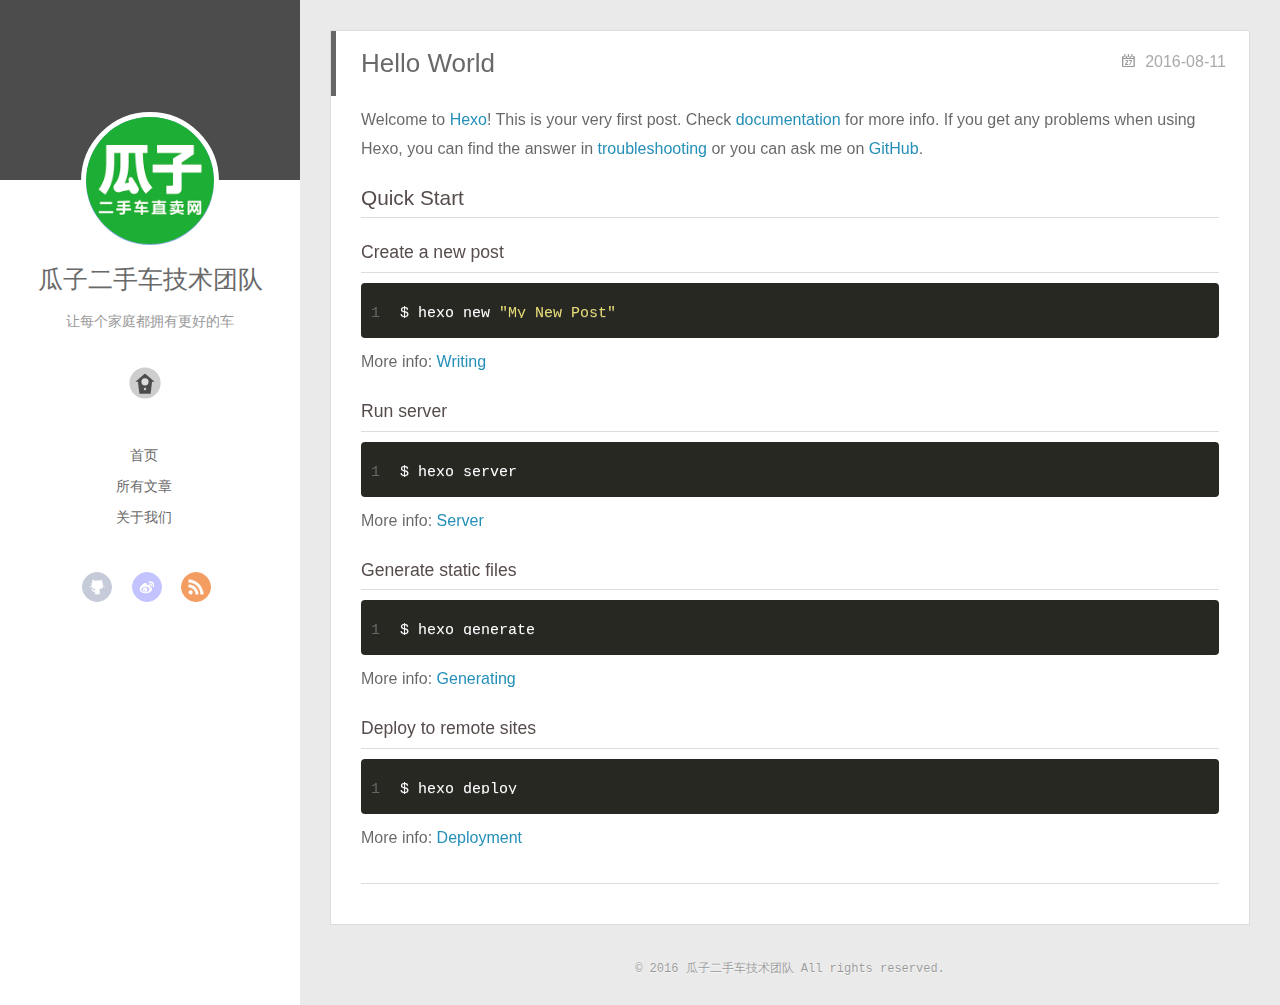
==== index.html @ 64e1411d "Site updated: 2016-08-16 11:59:19" ====
<!DOCTYPE html>
<html>
<head>
  <meta charset="utf-8">
  
  <meta http-equiv="X-UA-Compatible" content="IE=edge" >
  <title>瓜子二手车技术博客</title>
  <meta name="viewport" content="width=device-width, initial-scale=1, maximum-scale=1">
  <meta property="og:type" content="website">
<meta property="og:title" content="瓜子二手车技术博客">
<meta property="og:url" content="http://yoursite.com/index.html">
<meta property="og:site_name" content="瓜子二手车技术博客">
<meta name="twitter:card" content="summary">
<meta name="twitter:title" content="瓜子二手车技术博客">
  
  
    <link rel="icon" href="//favicon.png">
  
  <link rel="stylesheet" href="/css/style.css">
</head>

<body>
  <div id="container">
    <div class="left-col">
    <div class="overlay"></div>
<div class="intrude-less">
	<header id="header" class="inner">
		<a href="/" class="profilepic">
			
			<img src="img/avatar.png" class="js-avatar" style="width: 100%;height: 100%;opacity: 1;">
			
		</a>

		<hgroup>
		  <h1 class="header-author"><a href="/">瓜子二手车技术团队</a></h1>
		</hgroup>

		
		<p class="header-subtitle">让每个家庭都拥有更好的车</p>
		

		
			<div class="switch-btn">
				<div class="icon">
					<div class="icon-ctn">
						<div class="icon-wrap icon-house" data-idx="0">
							<div class="birdhouse"></div>
							<div class="birdhouse_holes"></div>
						</div>
						<div class="icon-wrap icon-ribbon hide" data-idx="1">
							<div class="ribbon"></div>
						</div>
						
						<div class="icon-wrap icon-link hide" data-idx="2">
							<div class="loopback_l"></div>
							<div class="loopback_r"></div>
						</div>
						
						
					</div>
					
				</div>
				<div class="tips-box hide">
					<div class="tips-arrow"></div>
					<ul class="tips-inner">
						<li>Menu</li>
						<li>Tags</li>
						
						<li>Links</li>
						
						
					</ul>
				</div>
			</div>
		

		<div class="switch-area">
			<div class="switch-wrap">
				<section class="switch-part switch-part1">
					<nav class="header-menu">
						<ul>
						
							<li><a href="/">首页</a></li>
				        
							<li><a href="/archives">所有文章</a></li>
				        
							<li><a href="/about">关于我们</a></li>
				        
						</ul>
					</nav>
					<nav class="header-nav">
						<div class="social">
							
								<a class="github" target="_blank" href="https://github.com/GuaziTech" title="github">github</a>
					        
								<a class="weibo" target="_blank" href="http://weibo.com/u/5507899160" title="weibo">weibo</a>
					        
								<a class="rss" target="_blank" href="/atom.xml" title="rss">rss</a>
					        
						</div>
					</nav>
				</section>
				
				
				<section class="switch-part switch-part2">
					<div class="widget tagcloud" id="js-tagcloud">
						
					</div>
				</section>
				
				
				
				<section class="switch-part switch-part3">
					<div id="js-friends">
					
			          <a target="_blank" class="main-nav-link switch-friends-link" href="http://localhost:4000/">奥巴马的博客</a>
			        
			          <a target="_blank" class="main-nav-link switch-friends-link" href="http://localhost:4000/">卡卡的美丽传说</a>
			        
			          <a target="_blank" class="main-nav-link switch-friends-link" href="http://localhost:4000/">本泽马的博客</a>
			        
			          <a target="_blank" class="main-nav-link switch-friends-link" href="http://localhost:4000/">吉格斯的博客</a>
			        
			          <a target="_blank" class="main-nav-link switch-friends-link" href="http://localhost:4000/">习大大大不同</a>
			        
			          <a target="_blank" class="main-nav-link switch-friends-link" href="http://localhost:4000/">托蒂的博客</a>
			        
			        </div>
				</section>
				

				
			</div>
		</div>
	</header>				
</div>

    </div>
    <div class="mid-col">
      <nav id="mobile-nav">
  	<div class="overlay">
  		<div class="slider-trigger"></div>
  		<h1 class="header-author js-mobile-header hide">瓜子二手车技术团队</h1>
  	</div>
	<div class="intrude-less">
		<header id="header" class="inner">
			<div class="profilepic">
				
					<img src="img/avatar.png" class="js-avatar" style="width: 100%;height: 100%;opacity: 1;">
				
			</div>
			<hgroup>
			  <h1 class="header-author">瓜子二手车技术团队</h1>
			</hgroup>
			
			<p class="header-subtitle">让每个家庭都拥有更好的车</p>
			
			<nav class="header-menu">
				<ul>
				
					<li><a href="/">首页</a></li>
		        
					<li><a href="/archives">所有文章</a></li>
		        
					<li><a href="/about">关于我们</a></li>
		        
		        <div class="clearfix"></div>
				</ul>
			</nav>
			<nav class="header-nav">
				<div class="social">
					
						<a class="github" target="_blank" href="https://github.com/GuaziTech" title="github">github</a>
			        
						<a class="weibo" target="_blank" href="http://weibo.com/u/5507899160" title="weibo">weibo</a>
			        
						<a class="rss" target="_blank" href="/atom.xml" title="rss">rss</a>
			        
				</div>
			</nav>
		</header>			
	</div>
</nav>

      <div class="body-wrap">
  
    <article id="post-hello-world" class="article article-type-post" itemscope itemprop="blogPost">
  
    <div class="article-meta">
      <a href="/2016/08/11/hello-world/" class="article-date">
  	<time datetime="2016-08-11T08:09:18.000Z" itemprop="datePublished">2016-08-11</time>
</a>
    </div>
  
  <div class="article-inner">
    
      <input type="hidden" class="isFancy" />
    
    
      <header class="article-header">
        
  
    <h1 itemprop="name">
      <a class="article-title" href="/2016/08/11/hello-world/">Hello World</a>
    </h1>
  

      </header>
      
    
    <div class="article-entry" itemprop="articleBody">
      
        <p>Welcome to <a href="https://hexo.io/" target="_blank" rel="external">Hexo</a>! This is your very first post. Check <a href="https://hexo.io/docs/" target="_blank" rel="external">documentation</a> for more info. If you get any problems when using Hexo, you can find the answer in <a href="https://hexo.io/docs/troubleshooting.html" target="_blank" rel="external">troubleshooting</a> or you can ask me on <a href="https://github.com/hexojs/hexo/issues" target="_blank" rel="external">GitHub</a>.</p>
<h2 id="Quick-Start"><a href="#Quick-Start" class="headerlink" title="Quick Start"></a>Quick Start</h2><h3 id="Create-a-new-post"><a href="#Create-a-new-post" class="headerlink" title="Create a new post"></a>Create a new post</h3><figure class="highlight bash"><table><tr><td class="gutter"><pre><div class="line">1</div></pre></td><td class="code"><pre><div class="line">$ hexo new <span class="string">"My New Post"</span></div></pre></td></tr></table></figure>
<p>More info: <a href="https://hexo.io/docs/writing.html" target="_blank" rel="external">Writing</a></p>
<h3 id="Run-server"><a href="#Run-server" class="headerlink" title="Run server"></a>Run server</h3><figure class="highlight bash"><table><tr><td class="gutter"><pre><div class="line">1</div></pre></td><td class="code"><pre><div class="line">$ hexo server</div></pre></td></tr></table></figure>
<p>More info: <a href="https://hexo.io/docs/server.html" target="_blank" rel="external">Server</a></p>
<h3 id="Generate-static-files"><a href="#Generate-static-files" class="headerlink" title="Generate static files"></a>Generate static files</h3><figure class="highlight bash"><table><tr><td class="gutter"><pre><div class="line">1</div></pre></td><td class="code"><pre><div class="line">$ hexo generate</div></pre></td></tr></table></figure>
<p>More info: <a href="https://hexo.io/docs/generating.html" target="_blank" rel="external">Generating</a></p>
<h3 id="Deploy-to-remote-sites"><a href="#Deploy-to-remote-sites" class="headerlink" title="Deploy to remote sites"></a>Deploy to remote sites</h3><figure class="highlight bash"><table><tr><td class="gutter"><pre><div class="line">1</div></pre></td><td class="code"><pre><div class="line">$ hexo deploy</div></pre></td></tr></table></figure>
<p>More info: <a href="https://hexo.io/docs/deployment.html" target="_blank" rel="external">Deployment</a></p>

      
    </div>
    
    <div class="article-info article-info-index">
      
      
      

      
      <div class="clearfix"></div>
    </div>
    
  </div>
  
</article>









  
  
</div>
      <footer id="footer">
  <div class="outer">
    <div id="footer-info">
	<div class="footer-left">
    		&copy; 2016 瓜子二手车技术团队
	<span>All rights reserved.</span>
    	</div>
    </div>
  </div>
</footer>
    </div>
    
  <link rel="stylesheet" href="/fancybox/jquery.fancybox.css">


<script>
	var yiliaConfig = {
		fancybox: true,
		mathjax: true,
		animate: false,
		isHome: true,
		isPost: false,
		isArchive: false,
		isTag: false,
		isCategory: false,
		open_in_new: false,
		root: /
	}
</script>
<script src="http://7.url.cn/edu/jslib/comb/require-2.1.6,jquery-1.9.1.min.js"></script>
<script src="/js/main.js"></script>






<script type="text/x-mathjax-config">
MathJax.Hub.Config({
    tex2jax: {
        inlineMath: [ ['$','$'], ["\\(","\\)"]  ],
        processEscapes: true,
        skipTags: ['script', 'noscript', 'style', 'textarea', 'pre', 'code']
    }
});

MathJax.Hub.Queue(function() {
    var all = MathJax.Hub.getAllJax(), i;
    for(i=0; i < all.length; i += 1) {
        all[i].SourceElement().parentNode.className += ' has-jax';                 
    }       
});
</script>

<script type="text/javascript" src="http://cdn.mathjax.org/mathjax/latest/MathJax.js?config=TeX-AMS-MML_HTMLorMML">
</script>


  </div>
</body>
</html>
---- css/style.css ----
body {
  width: 100%;
}
body:before,
body:after {
  content: "";
  display: table;
}
body:after {
  clear: both;
}
@font-face {
  font-family: 'FontAwesome';
  src: url("fonts/fontawesome-webfont.eot");
  src: url("fonts/fontawesome-webfont.eot?#iefix") format("embedded-opentype"), url("fonts/fontawesome-webfont.woff") format("woff"), url("fonts/fontawesome-webfont.ttf") format("truetype"), url("fonts/fontawesome-webfont.svgz#FontAwesomeRegular") format("svg"), url("fonts/fontawesome-webfont.svg#FontAwesomeRegular") format("svg");
  font-weight: normal;
  font-style: normal;
}
html,
body,
div,
span,
applet,
object,
iframe,
h1,
h2,
h3,
h4,
h5,
h6,
p,
blockquote,
pre,
a,
abbr,
acronym,
address,
big,
cite,
code,
del,
dfn,
em,
img,
ins,
kbd,
q,
s,
samp,
small,
strike,
strong,
sub,
sup,
tt,
var,
dl,
dt,
dd,
ol,
ul,
li,
fieldset,
form,
label,
legend,
table,
caption,
tbody,
tfoot,
thead,
tr,
th,
td {
  margin: 0;
  padding: 0;
  border: 0;
  outline: 0;
  font-weight: inherit;
  font-style: inherit;
  font-family: inherit;
  font-size: 100%;
  vertical-align: baseline;
}
body {
  line-height: 1;
  color: #000;
  background: #fff;
}
ol,
ul {
  list-style: none;
}
table {
  border-collapse: separate;
  border-spacing: 0;
  vertical-align: middle;
}
caption,
th,
td {
  text-align: left;
  font-weight: normal;
  vertical-align: middle;
}
a img {
  border: none;
}
ol {
  list-style: decimal;
  padding-left: 20px;
}
ul {
  list-style: none;
}
input,
button {
  margin: 0;
  padding: 0;
}
input::-moz-focus-inner,
button::-moz-focus-inner {
  border: 0;
  padding: 0;
}
@font-face {
  font-family: FontAwesome;
  font-style: normal;
  font-weight: normal;
  src: url("fonts/fontawesome-webfont.eot?v=#4.0.3");
  src: url("fonts/fontawesome-webfont.eot?#iefix&v=#4.0.3") format("embedded-opentype"), url("fonts/fontawesome-webfont.woff?v=#4.0.3") format("woff"), url("fonts/fontawesome-webfont.ttf?v=#4.0.3") format("truetype"), url("fonts/fontawesome-webfont.svg#fontawesomeregular?v=#4.0.3") format("svg");
}
html,
body,
#container {
  height: 100%;
}
body {
  font-family: "微软雅黑", "HelveticaNeue-Light", "Helvetica Neue Light", "Helvetica Neue", Helvetica, Arial, sans-serif;
  font-size: 16px;
  background: #fff;
  color: rgba(0,0,0,0.6);
  -webkit-overflow-scrolling: touch;
}
h1,
h2,
h3 {
  display: block;
}
h1 {
  font-size: 1.5em;
}
h2 {
  font-size: 1.3em;
}
h3 {
  font-size: 1.1em;
}
h4,
h5,
h6 {
  font-size: 1em;
}
a {
  text-decoration: none;
  outline-width: 0;
  color: #258fb8;
  outline: none;
}
.alignleft {
  float: left;
}
.alignright {
  float: right;
}
.clearfix {
  *zoom: 1;
}
.clearfix:after {
  content: "";
  display: table;
  clear: both;
}
.inner {
  width: 1000px;
  margin: 0 auto;
}
.hide {
  display: none;
}
@media screen and (max-width: 1040px) {
  .inner {
    width: 100%;
  }
}
#container {
  position: relative;
  min-height: 100%;
}
#container #mobile-nav {
  display: none;
}
#container #mobile-nav .overlay {
  height: 110px;
  position: absolute;
  width: 100%;
  background: #4d4d4d;
}
#container #mobile-nav .overlay.fixed {
  position: fixed;
  height: 42px;
  z-index: 99;
}
#container #mobile-nav #header {
  padding: 10px 0 0 0;
}
#container #mobile-nav #header .profilepic {
  display: block;
  position: relative;
  z-index: 100;
}
#container #mobile-nav #header .header-menu {
  height: auto;
  margin: 10px;
}
#container #mobile-nav #header .header-menu ul {
  text-align: center;
  cursor: default;
}
#container #mobile-nav #header .header-menu li {
  display: inline-block;
  margin: 3px;
}
#container .left-col {
  background: #fff;
  width: 300px;
  position: fixed;
  opacity: 1;
  -webkit-transition: all 0.2s ease-in;
  -moz-transition: all 0.2s ease-in;
  -ms-transition: all 0.2s ease-in;
  transition: all 0.2s ease-in;
  height: 100%;
}
#container .left-col .overlay {
  width: 100%;
  height: 180px;
  background-color: #000;
  position: absolute;
  opacity: 0.7;
}
#container .left-col .intrude-less {
  width: 76%;
  text-align: center;
  margin: 112px auto 0;
}
#container .mid-col {
  position: absolute;
  right: 0;
  min-height: 100%;
  background: #eaeaea;
  left: 300px;
  width: auto;
}
@media screen and (max-width: 800px) {
  #container .left-col {
    display: none;
  }
  #container .mid-col {
    left: 0;
  }
  #container #header .header-nav {
    position: relative;
  }
  #container .header-author.fixed {
    position: fixed;
    top: -13px;
    width: 100%;
    color: #ddd;
  }
  #container .overlay .slider-trigger {
    position: absolute;
    z-index: 101;
    bottom: 0;
    left: 0;
    width: 42px;
    height: 42px;
  }
  #container .overlay .slider-trigger:hover {
    background: #444;
  }
  #container .overlay .slider-trigger:before {
    color: #ddd;
    content: "\f00b";
    font: 16px FontAwesome;
    width: 16px;
    height: 16px;
    margin-left: 9px;
    margin-top: 14px;
    display: block;
  }
  #container .article-header {
    border-left: none;
    padding: 0;
    border-bottom: 1px dotted #ddd;
  }
  #container .article-header h1 {
    margin-bottom: 10px;
  }
  #container .header-subtitle {
    padding: 0 24px;
  }
  #container .article-info-index.article-info {
    padding-top: 10px;
    margin: 0;
    border-top: 1px solid #ddd;
  }
  #container .article-info-post.article-info {
    margin: 0;
    padding-top: 10px;
    border: none;
  }
  #container .article-more-link a {
    float: right;
  }
  #container #viewer-box .viewer-box-l {
    font-size: 14px;
  }
  #container .article {
    padding: 10px;
    margin: 10px;
    font-size: 14px;
  }
  #container .article .article-entry {
    padding-left: 0;
    padding-right: 0;
    padding-top: 10px;
  }
  #container .article .article-title {
    font-size: 18px;
    max-width: 185px;
    display: block;
    margin: 0;
  }
  #container .article .article-meta {
    width: auto;
    height: 30px;
    margin-top: -5px;
    position: ralative;
  }
  #container .article .article-meta .article-date {
    font-size: 12px;
    border-radius: 0;
    color: #666;
    background: none;
    height: auto;
    padding: 0;
    margin: 0;
    width: 100%;
    text-align: left;
    margin-left: 10px;
  }
  #container .article .article-meta .article-date time {
    width: auto;
    float: right;
    margin-right: 10px;
  }
  #container .article .article-meta .article-tag-list {
    margin-top: 7px;
    position: absolute;
    right: 10px;
    top: 0;
  }
  #container .article .article-meta .article-tag-list:before {
    float: left;
    margin-top: 1px;
    left: 0;
  }
  #container .article .article-meta .article-tag-list .article-tag-list-item {
    float: left;
    padding-left: 0;
    width: auto;
    max-width: 83px;
  }
  #container .article .article-meta .article-category {
    margin-top: 7px;
    position: absolute;
    right: 10px;
    top: -30px;
  }
  #container .article .article-meta .article-category:before {
    float: left;
    margin-top: 1px;
    left: 15px;
  }
  #container .article .article-meta .article-category .article-category-link {
    max-width: 83px;
    width: auto;
    padding-left: 10px;
  }
  #container .article .article-nav-link-wrap {
    margin: 5px 0;
  }
  #container .article .article-nav-link-wrap strong {
    float: left;
    margin-right: 5px;
  }
  #container .article #article-nav-older {
    float: none;
    display: block;
  }
  #container .share {
    padding: 3px 10px;
  }
  #container .duoshuo {
    padding: 0 13px;
  }
  #container #disqus_thread {
    padding: 0 13px;
  }
  #container #mobile-nav {
    display: block;
  }
  #container #page-nav .extend {
    opacity: 1;
  }
  #container .instagram .open-ins {
    left: 2px;
    top: -30px;
    color: #aaa;
  }
  #container .info-on-right {
    float: initial;
  }
  #container .archives-wrap {
    margin: 10px 10px 0px;
    padding: 10px;
  }
  #container .archives-wrap .archive-article-title {
    font-size: 14px;
  }
  #container .archives-wrap .archive-year-wrap {
    position: relative;
    padding: 0 0 0 0;
  }
  #container .archives-wrap .archive-year-wrap a {
    padding: 0 0 0 0;
  }
  #container .archives-wrap .article-meta .archive-article-date {
    font-size: 12px;
    margin-right: 10px;
    margin-top: -5px;
  }
  #container .archives-wrap .article-meta .article-tag-list-link {
    font-size: 12px;
  }
  #container .archives .archive-article {
    padding: 10px 0;
    margin-left: 0;
  }
  #container #footer .footer-left {
    float: initial;
    margin-bottom: 10px;
  }
  #container #footer .footer-right {
    float: initial;
  }
}
.header-author {
  text-align: center;
  margin: 0.67em 0;
  font-family: Roboto, "Roboto", serif;
  font-size: 25px;
  -webkit-transition: 0.3s;
  -moz-transition: 0.3s;
  -ms-transition: 0.3s;
  transition: 0.3s;
}
#header {
  width: 100%;
}
#header a {
  color: #696969;
}
#header a:hover {
  color: #b0a0aa;
}
#header .profilepic {
  text-align: center;
  display: block;
  border: 5px solid #fff;
  border-radius: 300px;
  width: 128px;
  height: 128px;
  margin: 0 auto;
  position: relative;
  overflow: hidden;
  background: #88acdb;
  -webkit-transition: all 0.2s ease-in;
  display: -webkit-box;
  -webkit-box-orient: horizontal;
  -webkit-box-pack: center;
  -webkit-box-align: center;
  text-align: center;
}
#header .profilepic img {
  width: 20%;
  height: 20%;
  border-radius: 300px;
  opacity: 0;
  -webkit-transition: all 0.2s ease-in;
}
#header .profilepic img.show {
  width: 100%;
  height: 100%;
  opacity: 1;
}
#header .header-subtitle {
  text-align: center;
  color: #999;
  font-size: 14px;
  line-height: 25px;
  overflow: hidden;
  text-overflow: ellipsis;
  display: -webkit-box;
  -webkit-line-clamp: 2;
  -webkit-box-orient: vertical;
}
#header .header-menu {
  font-weight: 300;
  line-height: 31px;
  cursor: pointer;
  text-transform: uppercase;
  float: none;
  min-height: 150px;
  margin-left: -12px;
  text-align: center;
  display: -webkit-box;
  -webkit-box-orient: horizontal;
  -webkit-box-pack: center;
  -webkit-box-align: center;
}
#header .header-menu li {
  cursor: default;
}
#header .header-menu li a {
  font-size: 14px;
  min-width: 300px;
}
#header .switch-area {
  position: relative;
  width: 100%;
  overflow: hidden;
  min-height: 500px;
  font-size: 14px;
}
#header .switch-area .switch-wrap {
  -webkit-transition: -webkit-transform 0.3s ease-in;
  -moz-transition: -moz-transform 0.3s ease-in;
  -ms-transition: -ms-transform 0.3s ease-in;
  transition: transform 0.3s ease-in;
  position: relative;
}
#header .turn-left {
  -webkit-transform: translate(-100%, 0);
  -moz-transform: translate(-100%, 0);
  -ms-transform: translate(-100%, 0);
  transform: translate(-100%, 0);
}
#header .header-nav {
  width: 100%;
  position: absolute;
  -webkit-transition: -webkit-transform 0.3s ease-in;
  -moz-transition: -moz-transform 0.3s ease-in;
  -ms-transition: -ms-transform 0.3s ease-in;
  transition: transform 0.3s ease-in;
}
#header .header-nav .social {
  margin-right: 15px;
  margin-top: 10px;
  text-align: center;
}
#header .header-nav .social a {
  border-radius: 50%;
  display: -moz-inline-stack;
  display: inline-block;
  vertical-align: middle;
  *vertical-align: auto;
  zoom: 1;
  *display: inline;
  text-indent: -9999px;
  margin: 0 8px 15px 8px;
  opacity: 0.7;
  width: 28px;
  height: 28px;
  -webkit-transition: 0.3s;
  -moz-transition: 0.3s;
  -ms-transition: 0.3s;
  transition: 0.3s;
}
#header .header-nav .social a:hover {
  opacity: 1;
}
#header .header-nav .social a:last-of-type {
  margin-right: 0;
}
#header .header-nav .social a.weibo {
  background: url("/img/weibo.png") center no-repeat #aaf;
  border: 1px solid #aaf;
}
#header .header-nav .social a.weibo:hover {
  border: 1px solid #aaf;
}
#header .header-nav .social a.rss {
  background: url("/img/rss.png") center no-repeat #ef7522;
  border: 1px solid #ef7522;
}
#header .header-nav .social a.rss:hover {
  border: 1px solid #cf5d0f;
}
#header .header-nav .social a.github {
  background: url("/img/github.png") center no-repeat #afb6ca;
  border: 1px solid #afb6ca;
}
#header .header-nav .social a.github:hover {
  border: 1px solid #909ab6;
}
#header .header-nav .social a.facebook {
  background: url("/img/facebook.png") center no-repeat #3b5998;
  border: 1px solid #3b5998;
}
#header .header-nav .social a.facebook:hover {
  border: 1px solid #2d4373;
}
#header .header-nav .social a.google {
  background: url("/img/google.png") center no-repeat #c83d20;
  border: 1px solid #c83d20;
}
#header .header-nav .social a.google:hover {
  border: 1px solid #9c3019;
}
#header .header-nav .social a.twitter {
  background: url("/img/twitter.png") center no-repeat #55cff8;
  border: 1px solid #55cff8;
}
#header .header-nav .social a.twitter:hover {
  border: 1px solid #24c1f6;
}
#header .header-nav .social a.linkedin {
  background: url("/img/linkedin.png") center no-repeat #005a87;
  border: 1px solid #005a87;
}
#header .header-nav .social a.linkedin:hover {
  border: 1px solid #006b98;
}
#header .header-nav .social a.zhihu {
  background: url("/img/zhihu.png") center no-repeat #0078d8;
  border: 1px solid #0078d8;
}
#header .header-nav .social a.zhihu:hover {
  border: 1px solid #0078d8;
}
#header .header-nav .social a.douban {
  background: url("/img/douban.png") center no-repeat #06c611;
  border: 1px solid #06c611;
}
#header .header-nav .social a.douban:hover {
  border: 1px solid #06c611;
}
#header .header-nav .social a.mail {
  background: url("/img/mail.png") center no-repeat #005a87;
  border: 1px solid #005a87;
}
#header .header-nav .social a.mail:hover {
  border: 1px solid #006b98;
}
#header .switch-part {
  width: 100%;
  position: absolute;
}
#header .switch-part1 {
  left: 0;
}
#header .switch-part2 {
  left: 100%;
  top: 20px;
  overlay-x: hidden;
  overflow-y: auto;
  max-height: 200px;
}
#header .switch-part3 {
  left: 200%;
  line-height: 30px;
}
#header .switch-part3 .switch-friends-link {
  margin-right: 9px;
  border-radius: 3px;
  padding: 5px;
}
#header .switch-part3 .switch-friends-link:hover {
  background: #88acdb;
  color: #fff;
}
#header .switch-part4 {
  left: 300%;
  text-align: left;
  line-height: 30px;
}
.duoshuo {
  padding: 0 40px;
}
#disqus_thread {
  padding: 0 40px;
}
.archives-wrap {
  position: relative;
  margin: 0 30px;
  padding-right: 60px;
  border-bottom: 1px solid #eee;
  background: #fff;
}
.archives-wrap:first-child {
  margin-top: 30px;
}
.archives-wrap:last-child {
  margin-bottom: 80px;
}
.archives-wrap .archive-year-wrap {
  line-height: 35px;
  width: 200px;
  position: absolute;
  padding-top: 15px;
  font-size: 1.8em;
}
.archives-wrap .archive-year-wrap a {
  color: #666;
  font-weight: bold;
  padding-left: 48px;
}
.archives {
  position: relative;
}
.archives .article-info {
  border: none;
}
.archives .archive-article {
  margin-left: 200px;
  padding: 20px 0;
  border-bottom: 1px solid #eee;
  border-top: 1px solid #fff;
  position: relative;
}
.archives .archive-article:first-child {
  border-top: none;
}
.archives .archive-article:last-child {
  border-bottom: none;
}
.archives .archive-article-title {
  font-size: 16px;
  color: #333;
  -webkit-transition: color 0.3s;
  -moz-transition: color 0.3s;
  -ms-transition: color 0.3s;
  transition: color 0.3s;
}
.archives .archive-article-title:hover {
  color: #657b83;
}
.archives .archive-article-title span {
  display: block;
  color: #a8a8a8;
  font-size: 12px;
  line-height: 14px;
  height: 7px;
  padding-left: 2px;
}
.archives .archive-article-title span:before {
  display: inline-block;
  content: "“";
  font-family: serif;
  font-size: 30px;
  float: left;
  margin: 4px 4px 0 -12px;
  color: #c8c8c8;
}
.archive-article-inner .archive-article-header {
  position: relative;
}
.archive-article-inner .article-meta {
  position: relative;
  float: right;
  margin-top: -10px;
  color: #555;
  background: none;
  text-align: right;
  width: auto;
}
.archive-article-inner .article-meta .article-date time {
  color: #aaa;
}
.archive-article-inner .article-meta .archive-article-date,
.archive-article-inner .article-meta .article-tag-list {
  margin-right: 30px;
  display: -moz-inline-stack;
  display: inline-block;
  vertical-align: middle;
  zoom: 1;
  color: #666;
  font-size: 14px;
}
.archive-article-inner .article-meta .archive-article-date {
  cursor: default;
  font-size: 12px;
  margin-bottom: 5px;
  margin-top: -10px;
}
.archive-article-inner .article-meta .archive-article-date time:before {
  content: "\f073";
  color: #999;
  position: relative;
  margin-right: 10px;
  font: 16px FontAwesome;
}
.archive-article-inner .article-meta .article-category:before {
  float: left;
  margin-top: 1px;
  left: 15px;
}
.archive-article-inner .article-meta .article-category .article-category-link {
  width: auto;
  max-width: 83px;
  padding-left: 10px;
}
.archive-article-inner .article-meta .article-tag-list {
  margin-top: 0px;
}
.archive-article-inner .article-meta .article-tag-list:before {
  left: 15px;
}
.archive-article-inner .article-meta .article-tag-list .article-tag-list-item {
  display: inline-block;
  width: auto;
  max-width: 83px;
  padding-left: 8px;
  font-size: 12px;
}
.body-wrap {
  margin-bottom: 80px;
}
.article {
  margin: 30px;
  position: relative;
  border: 1px solid #ddd;
  background: #fff;
  -webkit-transition: all 0.2s ease-in;
}
.article.show {
  visibility: visible;
  -webkit-animation: cd-bounce-1 0.6s;
  -moz-animation: cd-bounce-1 0.6s;
  -webkit-animation: cd-bounce-1 0.6s;
  -moz-animation: cd-bounce-1 0.6s;
  -ms-animation: cd-bounce-1 0.6s;
  animation: cd-bounce-1 0.6s;
}
.article.hidden {
  visibility: hidden;
}
.article img {
  max-width: 100%;
}
@-webkit-keyframes cd-bounce-1 {
  0% {
    opacity: 0;
    -webkit-transform: scale(1);
  }
  60% {
    opacity: 1;
    -webkit-transform: scale(1.01);
  }
  100% {
    -webkit-transform: scale(1);
  }
}
@-moz-keyframes cd-bounce-1 {
  0% {
    opacity: 0;
    -moz-transform: scale(1);
  }
  60% {
    opacity: 1;
    -moz-transform: scale(1.01);
  }
  100% {
    -moz-transform: scale(1);
  }
}
.article-index {
  margin-left: 200px;
  padding: 15px 0;
  margin-right: 75px;
}
.article-index .brief {
  display: block;
  color: #a8a8a8;
  font-size: 12px;
  line-height: 14px;
  height: 7px;
  padding-left: 2px;
}
.article-index .brief:before {
  display: inline-block;
  content: "“";
  font-family: serif;
  font-size: 30px;
  float: left;
  margin: 4px 4px 0 -12px;
  color: #c8c8c8;
}
.article-title {
  color: #696969;
  margin-left: 0px;
  font-weight: 300;
  line-height: 35px;
  margin-bottom: 20px;
  font-size: 26px;
  -webkit-transition: color 0.3s;
  -moz-transition: color 0.3s;
  -o-transition: color 0.3s;
  -webkit-transition: color 0.3s;
  -moz-transition: color 0.3s;
  -ms-transition: color 0.3s;
  transition: color 0.3s;
}
.article-title:hover {
  color: #b0a0aa;
}
.article-inner {
  position: relative;
  margin-bottom: 20px;
}
.article-header {
  border-left: 5px solid;
  padding: 15px 0px 15px 25px;
}
.article-info.info-on-right {
  margin: 10px 0 0 0;
  float: right;
}
.article-info-index.article-info {
  padding-top: 20px;
  margin: 30px 30px 0 30px;
  border-top: 1px solid #ddd;
}
.article-info-post.article-info {
  padding: 0;
  border: none;
  margin: -30px 0 20px 30px;
}
.article-entry {
  line-height: 1.8em;
  padding-right: 30px;
  padding-left: 30px;
}
.article-entry p {
  margin-top: 10px;
}
.article-entry p code,
.article-entry li code {
  padding: 1px 3px;
  margin: 0 3px;
  background: #ddd;
  border: 1px solid #ccc;
  font-family: Menlo, Monaco, "Andale Mono", "lucida console", "Courier New", monospace;
  word-wrap: break-word;
  font-size: 14px;
}
.article-entry blockquote {
  background: #ddd;
  border-left: 5px solid #ccc;
  padding: 15px 20px;
  margin-top: 10px;
  border-left: 5px solid #657b83;
  background: #f6f6f6;
}
.article-entry blockquote p {
  margin-top: 0;
}
.article-entry em {
  font-style: italic;
}
.article-entry ul li:before {
  content: "";
  width: 6px;
  height: 6px;
  border: 1px solid #999;
  border-radius: 10px;
  background: #aaa;
  display: inline-block;
  margin-right: 10px;
  float: left;
  margin-top: 12px;
}
.article-entry ul,
.article-entry ol {
  font-size: 14px;
  margin: 10px 0px;
}
.article-entry li ul,
.article-entry li ol {
  margin-left: 30px;
}
.article-entry li ul li:before,
.article-entry li ol li:before {
  content: "";
  background: #dedede;
}
.article-entry h1 {
  margin-top: 30px;
}
.article-entry h2 {
  margin-top: 20px;
  font-weight: 300;
  color: #574c4c;
  padding-bottom: 5px;
  border-bottom: 1px solid #ddd;
}
.article-entry h3,
.article-entry h4,
.article-entry h5,
.article-entry h6 {
  margin-top: 20px;
  font-weight: 300;
  color: #574c4c;
  padding-bottom: 5px;
  border-bottom: 1px solid #ddd;
}
.article-entry video {
  max-width: 100%;
}
.article-entry strong {
  font-weight: bold;
}
.article-entry .caption {
  display: block;
  font-size: 0.8em;
  color: #aaa;
}
.article-entry hr {
  height: 0;
  margin-top: 20px;
  margin-bottom: 20px;
  border-left: 0;
  border-right: 0;
  border-top: 1px solid #ddd;
  border-bottom: 1px solid #fff;
}
.article-entry pre {
  font-size: 1/0.9em;
  line-height: 1.5;
  margin-top: 10px;
  padding: 5px 15px;
  overflow-x: auto;
  color: #657b83;
  font-size: 10px;
  border: 1px solid #ccc;
  text-shadow: 0 1px #444;
  font-family: Menlo, Monaco, "Andale Mono", "lucida console", "Courier New", monospace;
}
.article-entry pre code {
  font-size: 14px;
}
.article-entry table {
  width: 100%;
  border: 1px solid #dedede;
  margin: 15px 0;
  border-collapse: collapse;
}
.article-entry table tr,
.article-entry table td {
  height: 35px;
}
.article-entry table thead tr {
  background: #f8f8f8;
}
.article-entry table tbody tr:hover {
  background: #efefef;
}
.article-entry table td,
.article-entry table th {
  border: 1px solid #dedede;
  padding: 0 10px;
}
.article-entry figure table {
  border: none;
  width: auto;
  margin: 0;
}
.article-entry figure table tbody tr:hover {
  background: none;
}
.article-meta {
  width: 150px;
  font-size: 14;
  text-align: right;
  position: absolute;
  right: 0;
  top: 23px;
  text-align: center;
  z-index: 1;
}
.article-meta time {
  color: #aaa;
}
.article-meta time:before {
  color: #999;
  content: "\f073";
  font: 17px FontAwesome;
  margin-right: 10px;
}
.article-more-link {
  margin-top: 5px;
  text-align: right;
}
.article-more-link a {
  background: #4d4d4d;
  color: #fff;
  font-size: 12px;
  padding: 2px 8px 4px;
  line-height: 16px;
  -webkit-border-radius: 2px;
  -moz-border-radius: 2px;
  border-radius: 2px;
  -webkit-transition: background 0.3s;
  -moz-transition: background 0.3s;
  -ms-transition: background 0.3s;
  transition: background 0.3s;
}
.article-more-link a:hover {
  background: #3c3c3c;
}
.article-more-link a.hidden {
  visibility: hidden;
}
#article-nav {
  margin: 80px 0 30px 0;
  padding-bottom: 10px;
}
#article-nav .article-nav-link-wrap {
  margin: 0px 30px 0px 30px;
  font-size: 14px;
  color: #333;
}
#article-nav .article-nav-link-wrap .article-nav-title {
  display: inline-block;
  font-size: 12px;
  color: #aaa;
  -webkit-transition: color 0.3s;
  -moz-transition: color 0.3s;
  -ms-transition: color 0.3s;
  transition: color 0.3s;
}
#article-nav .article-nav-link-wrap strong {
  background: #ddd;
  color: #fff;
  border-radius: 100%;
  width: 15px;
  height: 15px;
  display: inline-block;
  text-align: center;
  -webkit-transition: background 0.3s;
  -moz-transition: background 0.3s;
  -ms-transition: background 0.3s;
  transition: background 0.3s;
}
#article-nav .article-nav-link-wrap:hover strong {
  background: #4d4d4d;
}
#article-nav .article-nav-link-wrap:hover .article-nav-title {
  color: #4d4d4d;
}
#article-nav #article-nav-older {
  float: right;
}
@-moz-keyframes cd-bounce-1 {
  0% {
    opacity: 0;
    -webkit-transform: scale(1);
    -moz-transform: scale(1);
    -ms-transform: scale(1);
    -o-transform: scale(1);
    -webkit-transform: scale(1);
    -moz-transform: scale(1);
    -ms-transform: scale(1);
    transform: scale(1);
  }
  60% {
    opacity: 1;
    -webkit-transform: scale(1.01);
    -moz-transform: scale(1.01);
    -ms-transform: scale(1.01);
    -o-transform: scale(1.01);
    -webkit-transform: scale(1.01);
    -moz-transform: scale(1.01);
    -ms-transform: scale(1.01);
    transform: scale(1.01);
  }
  100% {
    -webkit-transform: scale(1);
    -moz-transform: scale(1);
    -ms-transform: scale(1);
    -o-transform: scale(1);
    -webkit-transform: scale(1);
    -moz-transform: scale(1);
    -ms-transform: scale(1);
    transform: scale(1);
  }
}
@-webkit-keyframes cd-bounce-1 {
  0% {
    opacity: 0;
    -webkit-transform: scale(1);
    -moz-transform: scale(1);
    -ms-transform: scale(1);
    -o-transform: scale(1);
    -webkit-transform: scale(1);
    -moz-transform: scale(1);
    -ms-transform: scale(1);
    transform: scale(1);
  }
  60% {
    opacity: 1;
    -webkit-transform: scale(1.01);
    -moz-transform: scale(1.01);
    -ms-transform: scale(1.01);
    -o-transform: scale(1.01);
    -webkit-transform: scale(1.01);
    -moz-transform: scale(1.01);
    -ms-transform: scale(1.01);
    transform: scale(1.01);
  }
  100% {
    -webkit-transform: scale(1);
    -moz-transform: scale(1);
    -ms-transform: scale(1);
    -o-transform: scale(1);
    -webkit-transform: scale(1);
    -moz-transform: scale(1);
    -ms-transform: scale(1);
    transform: scale(1);
  }
}
@-o-keyframes cd-bounce-1 {
  0% {
    opacity: 0;
    -webkit-transform: scale(1);
    -moz-transform: scale(1);
    -ms-transform: scale(1);
    -o-transform: scale(1);
    -webkit-transform: scale(1);
    -moz-transform: scale(1);
    -ms-transform: scale(1);
    transform: scale(1);
  }
  60% {
    opacity: 1;
    -webkit-transform: scale(1.01);
    -moz-transform: scale(1.01);
    -ms-transform: scale(1.01);
    -o-transform: scale(1.01);
    -webkit-transform: scale(1.01);
    -moz-transform: scale(1.01);
    -ms-transform: scale(1.01);
    transform: scale(1.01);
  }
  100% {
    -webkit-transform: scale(1);
    -moz-transform: scale(1);
    -ms-transform: scale(1);
    -o-transform: scale(1);
    -webkit-transform: scale(1);
    -moz-transform: scale(1);
    -ms-transform: scale(1);
    transform: scale(1);
  }
}
@keyframes cd-bounce-1 {
  0% {
    opacity: 0;
    -webkit-transform: scale(1);
    -moz-transform: scale(1);
    -ms-transform: scale(1);
    -o-transform: scale(1);
    -webkit-transform: scale(1);
    -moz-transform: scale(1);
    -ms-transform: scale(1);
    transform: scale(1);
  }
  60% {
    opacity: 1;
    -webkit-transform: scale(1.01);
    -moz-transform: scale(1.01);
    -ms-transform: scale(1.01);
    -o-transform: scale(1.01);
    -webkit-transform: scale(1.01);
    -moz-transform: scale(1.01);
    -ms-transform: scale(1.01);
    transform: scale(1.01);
  }
  100% {
    -webkit-transform: scale(1);
    -moz-transform: scale(1);
    -ms-transform: scale(1);
    -o-transform: scale(1);
    -webkit-transform: scale(1);
    -moz-transform: scale(1);
    -ms-transform: scale(1);
    transform: scale(1);
  }
}
.archives-wrap {
  position: relative;
  margin: 0 30px;
  padding-right: 60px;
  border-bottom: 1px solid #eee;
  background: #fff;
}
.archives-wrap:first-child {
  margin-top: 30px;
}
.archives-wrap:last-child {
  margin-bottom: 80px;
}
.archives-wrap .archive-year-wrap {
  line-height: 35px;
  width: 200px;
  position: absolute;
  padding-top: 15px;
  font-size: 1.8em;
}
.archives-wrap .archive-year-wrap a {
  color: #666;
  font-weight: bold;
  padding-left: 48px;
}
.archives {
  position: relative;
}
.archives .article-info {
  border: none;
}
.archives .archive-article {
  margin-left: 200px;
  padding: 20px 0;
  border-bottom: 1px solid #eee;
  border-top: 1px solid #fff;
  position: relative;
}
.archives .archive-article:first-child {
  border-top: none;
}
.archives .archive-article:last-child {
  border-bottom: none;
}
.archives .archive-article-title {
  font-size: 16px;
  color: #333;
  -webkit-transition: color 0.3s;
  -moz-transition: color 0.3s;
  -ms-transition: color 0.3s;
  transition: color 0.3s;
}
.archives .archive-article-title:hover {
  color: #657b83;
}
.archives .archive-article-title span {
  display: block;
  color: #a8a8a8;
  font-size: 12px;
  line-height: 14px;
  height: 7px;
  padding-left: 2px;
}
.archives .archive-article-title span:before {
  display: inline-block;
  content: "“";
  font-family: serif;
  font-size: 30px;
  float: left;
  margin: 4px 4px 0 -12px;
  color: #c8c8c8;
}
.archive-article-inner .archive-article-header {
  position: relative;
}
.archive-article-inner .article-meta {
  position: relative;
  float: right;
  margin-top: -10px;
  color: #555;
  background: none;
  text-align: right;
  width: auto;
}
.archive-article-inner .article-meta .article-date time {
  color: #aaa;
}
.archive-article-inner .article-meta .archive-article-date,
.archive-article-inner .article-meta .article-tag-list {
  margin-right: 30px;
  display: -moz-inline-stack;
  display: inline-block;
  vertical-align: middle;
  zoom: 1;
  color: #666;
  font-size: 14px;
}
.archive-article-inner .article-meta .archive-article-date {
  cursor: default;
  font-size: 12px;
  margin-bottom: 5px;
  margin-top: -10px;
}
.archive-article-inner .article-meta .archive-article-date time:before {
  content: "\f073";
  color: #999;
  position: relative;
  margin-right: 10px;
  font: 16px FontAwesome;
}
.archive-article-inner .article-meta .article-category:before {
  float: left;
  margin-top: 1px;
  left: 15px;
}
.archive-article-inner .article-meta .article-category .article-category-link {
  width: auto;
  max-width: 83px;
  padding-left: 10px;
}
.archive-article-inner .article-meta .article-tag-list {
  margin-top: 0px;
}
.archive-article-inner .article-meta .article-tag-list:before {
  left: 15px;
}
.archive-article-inner .article-meta .article-tag-list .article-tag-list-item {
  display: inline-block;
  width: auto;
  max-width: 83px;
  padding-left: 8px;
  font-size: 12px;
}
.article-entry pre,
.article-entry .highlight {
  background: #272822;
  margin: 10px 0;
  padding: 10px 10px;
  overflow: auto;
  color: #4c4c4c;
  line-height: 22.400000000000002px;
}
.article-entry .highlight .gutter pre,
.article-entry .gist .gist-file .gist-data .line-numbers {
  color: #666;
}
.article-entry pre,
.article-entry code {
  font-family: "Source Code Pro", Consolas, Monaco, Menlo, Consolas, monospace;
}
.article-entry code {
  background: #eee;
  padding: 0 0.3em;
  border: none;
}
.article-entry pre {
  color: #fff;
}
.article-entry pre code {
  background: none;
  text-shadow: none;
  padding: 0;
  color: #fff;
}
.article-entry .highlight {
  border-radius: 4px;
}
.article-entry .highlight pre {
  border: none;
  margin: 0;
  padding: 0;
}
.article-entry .highlight table {
  margin: 0;
  width: auto;
}
.article-entry .highlight td {
  border: none;
  padding: 0;
}
.article-entry .highlight figcaption {
  font-size: 0.85em;
  color: highlight-comment;
  line-height: 1em;
  margin-bottom: 1em;
}
.article-entry .highlight figcaption:before,
.article-entry .highlight figcaption:after {
  content: "";
  display: table;
}
.article-entry .highlight figcaption:after {
  clear: both;
}
.article-entry .highlight figcaption a {
  float: right;
}
.article-entry .highlight .gutter pre {
  text-align: right;
  padding-right: 20px;
}
.article-entry .highlight .gutter pre .line {
  text-shadow: none;
}
.article-entry .highlight .line {
  font-size: 15px;
  height: 15px;
}
.article-entry .gist {
  margin: 0 -20px;
  border-style: solid;
  border-color: #ddd;
  border-width: 1px 0;
  background: #272822;
  padding: 15px 20px 15px 0;
}
.article-entry .gist .gist-file {
  border: none;
  font-family: "Source Code Pro", Consolas, Monaco, Menlo, Consolas, monospace;
  margin: 0;
}
.article-entry .gist .gist-file .gist-data {
  background: none;
  border: none;
}
.article-entry .gist .gist-file .gist-data .line-numbers {
  background: none;
  border: none;
  padding: 0 20px 0 0;
}
.article-entry .gist .gist-file .gist-data .line-data {
  padding: 0 !important;
}
.article-entry .gist .gist-file .highlight {
  margin: 0;
  padding: 0;
  border: none;
}
.article-entry .gist .gist-file .gist-meta {
  background: #272822;
  color: highlight-comment;
  font: 0.85em "Helvetica Neue", Helvetica, Arial, sans-serif;
  text-shadow: 0 0;
  padding: 0;
  margin-top: 1em;
  margin-left: 20px;
}
.article-entry .gist .gist-file .gist-meta a {
  color: #258fb8;
  font-weight: normal;
}
.article-entry .gist .gist-file .gist-meta a:hover {
  text-decoration: underline;
}
pre .comment {
  color: #75715e;
}
pre .keyword,
pre .function .keyword,
pre .class .params {
  color: #66d9ef;
}
pre .tag,
pre .doctype,
pre .params,
pre .function,
pre .css .value {
  color: #fff;
}
pre .css ~ * .tag,
pre .title,
pre .at_rule,
pre .at_rule .keyword,
pre .preprocessor,
pre .preprocessor .keyword {
  color: #f92672;
}
pre .attribute,
pre .built_in,
pre .class,
pre .css ~ * .class,
pre .function .title {
  color: #a6e22e;
}
pre .value,
pre .string {
  color: #e6db74;
}
pre .number {
  color: #7163d7;
}
pre .id,
pre .css ~ * .id {
  color: #fd971f;
}
#footer {
  font-size: 12px;
  font-family: Menlo, Monaco, "Andale Mono", "lucida console", "Courier New", monospace;
  text-shadow: 0 1px #fff;
  position: absolute;
  bottom: 30px;
  opacity: 0.6;
  width: 100%;
  text-align: center;
}
#footer .outer {
  padding: 0 30px;
}
.share {
  padding: 0px 75px 30px 40px;
  margin-bottom: 15px;
}
.back_home {
  float: right;
}
.back_home a {
  font-weight: bold;
  margin-left: 10px;
}
.back_home a:hover {
  color: #6e6e6e;
}
#page-nav {
  text-align: center;
  margin-top: 30px;
}
#page-nav .page-number {
  width: 20px;
  height: 20px;
  background: #4d4d4d;
  -webkit-border-radius: 50%;
  -moz-border-radius: 50%;
  border-radius: 50%;
  display: inline-block;
  color: #fff;
  line-height: 20px;
  font-size: 12px;
  margin: 0 3px 30px;
}
#page-nav .page-number:hover {
  background: #5e5e5e;
}
#page-nav .current {
  background: #88acdb;
  cursor: default;
}
#page-nav .current:hover {
  background: #88acdb;
}
#page-nav .extend {
  color: #4d4d4d;
  margin: 0 27px;
  opacity: 0;
}
#page-nav .extend:hover {
  color: #5e5e5e;
}
#page-nav:hover .extend {
  opacity: 1;
}
#post-instagram {
  padding: 30px;
}
#post-instagram .article-entry {
  padding-right: 0;
}
.instagram {
  position: relative;
  min-height: 500px;
}
.instagram .open-ins {
  display: block;
  padding: 10px 0;
  position: absolute;
  right: 28px;
  top: -75px;
  color: #333;
}
.instagram .open-ins:hover {
  color: #657b83;
}
.instagram .year {
  display: inline;
}
.instagram .album h1 em {
  font-style: normal;
  font-size: 14px;
  margin-left: 10px;
}
.instagram .album ul {
  min-height: 149px;
  padding-top: 17px;
  border-bottom: 1px solid #ddd;
  list-style: none;
}
.instagram .album li {
  position: relative;
  display: inline-block;
  min-width: 157px;
  margin: 0;
}
.instagram .album li:before {
  display: none;
}
.instagram .album div.img-box {
  position: relative;
  margin: 0 20px 10px;
  -webkit-box-shadow: 0 1px 0 rgba(255,255,255,0.4), 0 1px 0 1px rgba(255,255,255,0.1);
  -moz-box-shadow: 0 1px 0 rgba(255,255,255,0.4), 0 1px 0 1px rgba(255,255,255,0.1);
  -webkit-box-shadow: 0 1px 0 rgba(255,255,255,0.4), 0 1px 0 1px rgba(255,255,255,0.1);
  box-shadow: 0 1px 0 rgba(255,255,255,0.4), 0 1px 0 1px rgba(255,255,255,0.1);
}
.instagram .album div.img-box .img-bg {
  position: absolute;
  top: 0;
  left: 0;
  bottom: 0px;
  width: 100%;
  margin: -5px;
  padding: 5px;
  background: rgba(204,204,204,0.8);
  -webkit-box-shadow: 0 0 0 1px rgba(0,0,0,0.04), 0 1px 5px rgba(0,0,0,0.1);
  -moz-box-shadow: 0 0 0 1px rgba(0,0,0,0.04), 0 1px 5px rgba(0,0,0,0.1);
  -webkit-box-shadow: 0 0 0 1px rgba(0,0,0,0.04), 0 1px 5px rgba(0,0,0,0.1);
  box-shadow: 0 0 0 1px rgba(0,0,0,0.04), 0 1px 5px rgba(0,0,0,0.1);
  -webkit-transition: all 0.15s ease-out 0.1s;
  -moz-transition: all 0.15s ease-out 0.1s;
  -o-transition: all 0.15s ease-out 0.1s;
  -webkit-transition: all 0.15s ease-out 0.1s;
  -moz-transition: all 0.15s ease-out 0.1s;
  -ms-transition: all 0.15s ease-out 0.1s;
  transition: all 0.15s ease-out 0.1s;
  opacity: 0.2;
  cursor: pointer;
  display: block;
}
.instagram .album div.img-box .img-bg:hover {
  opacity: 0;
}
.instagram .album div.img-box img {
  width: 100%;
  height: auto;
  display: block;
}
@media screen and (max-width: 600px) {
  .instagram .album ul {
    margin-left: 0;
    padding: 0;
    text-align: center;
  }
  .instagram .album li {
    max-width: 300px;
  }
  .instagram .album div.img-box {
    margin: 0;
  }
}
.switch-btn {
  margin-left: 74px;
  margin-top: 23px;
  position: relative;
  width: 70px;
  text-align: center;
}
.switch-btn .tips-box {
  position: relative;
}
.switch-btn .tips-box .tips-arrow {
  width: 0;
  height: 0;
  border-left: 5px solid transparent;
  border-right: 5px solid transparent;
  border-bottom: 6px solid #000;
  opacity: 0.8;
  position: absolute;
  top: -6px;
  left: 30px;
}
.switch-btn .tips-box .tips-inner {
  padding: 5px 8px 4px 8px;
  background-color: #000;
  color: #fff;
  width: 80px;
  text-align: center;
  border-radius: 3px;
  opacity: 0.8;
  position: absolute;
  z-index: 99;
  left: -13px;
}
.switch-btn .tips-box .tips-inner li {
  padding: 4px 0;
  cursor: pointer;
  font-size: 13px;
  color: #ddd;
}
.switch-btn .tips-box .tips-inner li:hover {
  background: #111;
}
.switch-btn .icon {
  height: 32px;
  width: 32px;
  background: #cecece;
  border-radius: 100px;
  position: relative;
  overflow: hidden;
  display: inline-block;
  padding: 10px;
  -webkit-transform: scale(0.6);
  -moz-transform: scale(0.6);
  -ms-transform: scale(0.6);
  transform: scale(0.6);
  cursor: pointer;
}
.switch-btn .icon-ctn {
  width: 34px;
  height: 34px;
  position: relative;
  overflow: hidden;
}
.switch-btn .icon-ctn .birdhouse {
  width: 0;
  height: 0;
  position: absolute;
  top: 0;
  left: 0;
  border-style: solid;
  border-color: transparent transparent #4d4d4d transparent;
  border-width: 0 16px 14px;
}
.switch-btn .icon-ctn .birdhouse:after {
  content: '';
  position: absolute;
  top: 12px;
  left: -12px;
  border-style: solid;
  border-color: #4d4d4d transparent transparent transparent;
  border-width: 100px 12px;
}
.switch-btn .icon-ctn .birdhouse_holes {
  width: 12px;
  height: 12px;
  background: #ddd;
  position: absolute;
  -webkit-border-radius: 60px;
  -moz-border-radius: 60px;
  border-radius: 60px;
  left: 10px;
  top: 8px;
}
.switch-btn .icon-ctn .birdhouse_holes:after {
  content: '';
  position: absolute;
  width: 4px;
  height: 4px;
  background: #ccc;
  bottom: -8px;
  left: 4px;
  -webkit-border-radius: 60px;
  -moz-border-radius: 60px;
  border-radius: 60px;
}
.switch-btn .icon-ctn .ribbon {
  width: 12px;
  height: 20px;
  background: #333;
  margin: 2px 0 0 10px;
}
.switch-btn .icon-ctn .ribbon:after {
  content: '';
  position: absolute;
  left: 10px;
  top: 16px;
  width: 0;
  height: 0;
  border: solid #333;
  border-color: transparent #333 transparent #333;
  border-width: 6px 6px 8px 6px;
}
.switch-btn .icon-ctn .loopback_l {
  width: 10px;
  height: 5px;
  border-style: solid;
  border-width: 0px 3px 3px 3px;
  border-color: #333;
  border-radius: 0 0 50px 50px;
  position: absolute;
  top: 16px;
  left: 1px;
}
.switch-btn .icon-ctn .loopback_l:before {
  content: '';
  position: absolute;
  width: 0;
  height: 0;
  border-style: solid;
  border-width: 4px;
  border-color: transparent transparent transparent #333;
  bottom: 7px;
  left: 5px;
}
.switch-btn .icon-ctn .loopback_l:after {
  content: '';
  width: 5px;
  height: 5px;
  border-style: solid;
  border-width: 3px 0 0 3px;
  border-color: #333;
  border-radius: 50px 0 0 0;
  position: absolute;
  left: -3px;
  bottom: 5px;
}
.switch-btn .icon-ctn .loopback_r {
  width: 10px;
  height: 5px;
  border-style: solid;
  border-width: 3px 3px 0 3px;
  border-color: #333;
  border-radius: 50px 50px 0 0;
  position: absolute;
  top: 8px;
  right: 2px;
}
.switch-btn .icon-ctn .loopback_r:before {
  content: '';
  position: absolute;
  width: 0;
  height: 0;
  border-style: solid;
  border-width: 4px;
  border-color: transparent #333 transparent transparent;
  top: 7px;
  right: 5px;
}
.switch-btn .icon-ctn .loopback_r:after {
  content: '';
  width: 5px;
  height: 5px;
  border-style: solid;
  border-width: 0 3px 3px 0;
  border-color: #333;
  border-radius: 0 0 50px 0;
  position: absolute;
  left: 5px;
  top: 5px;
}
.switch-btn .icon-ctn .user {
  width: 12px;
  height: 14px;
  background: #333;
  border-radius: 5px 5px 0 0;
  margin-left: 10px;
  margin-top: 2px;
}
.switch-btn .icon-ctn .user:before {
  content: '';
  width: 0px;
  height: 0px;
  position: absolute;
  top: 17px;
  left: 0px;
  border-style: solid;
  border-color: transparent transparent #333 transparent;
  border-width: 0 16px 6px 16px;
}
.switch-btn .icon-ctn .user:after {
  content: '';
  width: 8px;
  height: 5px;
  background: #333;
  position: absolute;
  margin-top: 13px;
  margin-left: -4px;
}
.switch-btn .icon-ctn .shoulder {
  width: 32px;
  height: 6px;
  background: #333;
  position: absolute;
  bottom: 6px;
}
#header .tagcloud a {
  color: #fff;
}
.tagcloud a {
  display: inline-block;
  text-decoration: none;
  font-weight: normal;
  font-size: 10px;
  color: #fff;
  height: 18px;
  line-height: 18px;
  float: left;
  padding: 0 5px 0px 10px;
  position: relative;
  border-radius: 0 5px 5px 0;
  margin: 5px 9px 5px 8px;
  font-family: Menlo, Monaco, "Andale Mono", "lucida console", "Courier New", monospace;
}
.tagcloud a:hover {
  opacity: 0.8;
}
.tagcloud a:before {
  content: " ";
  width: 0px;
  height: 0px;
  position: absolute;
  top: 0;
  left: -18px;
  border: 9px solid transparent;
}
.tagcloud a:after {
  content: " ";
  width: 4px;
  height: 4px;
  background-color: #fff;
  border-radius: 4px;
  -webkit-box-shadow: 0px 0px 0px 1px rgba(0,0,0,0.3);
  box-shadow: 0px 0px 0px 1px rgba(0,0,0,0.3);
  position: absolute;
  top: 7px;
  left: 2px;
}
.tagcloud a.color1 {
  background: #ff945c;
}
.tagcloud a.color1:before {
  border-right-color: #ff945c;
}
.tagcloud a.color2 {
  background: #f5c7b7;
}
.tagcloud a.color2:before {
  border-right-color: #f5c7b7;
}
.tagcloud a.color3 {
  background: #ba8f6c;
}
.tagcloud a.color3:before {
  border-right-color: #ba8f6c;
}
.tagcloud a.color4 {
  background: #cfb7c4;
}
.tagcloud a.color4:before {
  border-right-color: #cfb7c4;
}
.tagcloud a.color5 {
  background: #7b5d5f;
}
.tagcloud a.color5:before {
  border-right-color: #7b5d5f;
}
.article-tag-list .article-tag-list-item {
  float: left;
}
.article-tag {
  float: left;
}
.article-tag .article-tag-list {
  float: left;
}
.article-tag:before {
  float: left;
  color: #999;
  content: "\f06c";
  font: 16px FontAwesome;
  float: left;
  margin-right: 10px;
  margin-top: 9px;
}
.article-tag:after {
  float: left;
  content: "";
  margin-right: 20px;
  margin-top: 9px;
  float: left;
}
.article-category {
  float: left;
}
.article-category:before {
  float: left;
  color: #999;
  content: "\f02d";
  font: 16px FontAwesome;
  float: left;
  margin-right: 10px;
  margin-top: 9px;
}
.article-category:after {
  float: left;
  content: "";
  margin-right: 20px;
  margin-top: 9px;
  float: left;
}
.article-pop-out {
  float: left;
}
.article-pop-out:before {
  float: left;
  color: #999;
  content: "\f08d";
  font: 16px FontAwesome;
  float: left;
  margin-right: 10px;
  margin-top: 9px;
}
.article-pop-out:after {
  float: left;
  content: "";
  margin-right: 20px;
  margin-top: 9px;
  float: left;
}
::-webkit-scrollbar {
  width: 10px;
  height: 10px;
}
::-webkit-scrollbar-button {
  width: 0;
  height: 0;
}
::-webkit-scrollbar-button:start:increment,
::-webkit-scrollbar-button:end:decrement {
  display: none;
}
::-webkit-scrollbar-corner {
  display: block;
}
::-webkit-scrollbar-thumb {
  border-radius: 8px;
  background-color: rgba(0,0,0,0.2);
}
::-webkit-scrollbar-thumb:hover {
  border-radius: 8px;
  background-color: rgba(0,0,0,0.5);
}
::-webkit-scrollbar-track,
::-webkit-scrollbar-thumb {
  border-right: 1px solid transparent;
  border-left: 1px solid transparent;
}
::-webkit-scrollbar-track:hover {
  background-color: rgba(0,0,0,0.15);
}
::-webkit-scrollbar-button:start {
  width: 10px;
  height: 10px;
  background: url("../img/scrollbar_arrow.png") no-repeat 0 0;
}
::-webkit-scrollbar-button:start:hover {
  background: url("../img/scrollbar_arrow.png") no-repeat -15px 0;
}
::-webkit-scrollbar-button:start:active {
  background: url("../img/scrollbar_arrow.png") no-repeat -30px 0;
}
::-webkit-scrollbar-button:end {
  width: 10px;
  height: 10px;
  background: url("../img/scrollbar_arrow.png") no-repeat 0 -18px;
}
::-webkit-scrollbar-button:end:hover {
  background: url("../img/scrollbar_arrow.png") no-repeat -15px -18px;
}
::-webkit-scrollbar-button:end:active {
  background: url("../img/scrollbar_arrow.png") no-repeat -30px -18px;
}
#viewer {
  position: fixed;
  z-index: 1000000;
  top: 0;
  bottom: 0;
  left: 0;
  right: 0;
  overflow: hidden;
}
#viewer-box {
  width: 100%;
  height: 100%;
  position: relative;
  color: #ccc;
  -webkit-transform: translate3d(-100%, 0, 0);
  -webkit-transition: -webkit-transform 0.25s ease-in-out;
}
#viewer-box .viewer-box-l {
  background: rgba(20,20,20,0.9);
  width: 80%;
  height: 100%;
  float: left;
}
#viewer-box .viewer-box-l .viewer-box-wrap {
  margin: 20px 10px 0px 20px;
}
#viewer-box .viewer-box-l .viewer-title {
  line-height: 32px;
}
#viewer-box .viewer-box-l .viewer-title:before {
  content: "";
  width: 6px;
  height: 6px;
  border: 1px solid #999;
  -webkit-border-radius: 10px;
  border-radius: 10px;
  background: #aaa;
  display: inline-block;
  margin-right: 10px;
}
#viewer-box .viewer-box-l .viewer-div {
  border-bottom: 1px dotted #666;
  padding-bottom: 13px;
  line-height: 20px;
}
#viewer-box .viewer-box-l .viewer-div:last-child {
  border-bottom: none;
}
#viewer-box .viewer-box-l .viewer-div .switch-friends-link {
  line-height: 20px;
}
#viewer-box .viewer-box-r {
  background: rgba(0,0,0,0);
  width: 20%;
  height: 100%;
  float: right;
}
#viewer-box.anm-swipe {
  -webkit-transform: translate3d(0, 0, 0);
}
#viewer-box.anm-swipe .viewer-box-r {
  background: rgba(0,0,0,0);
}
.hide {
  display: none;
}
#viewer-box .viewer-list {
  margin: 0;
  padding: 0;
  height: 100%;
  overflow: hidden;
}
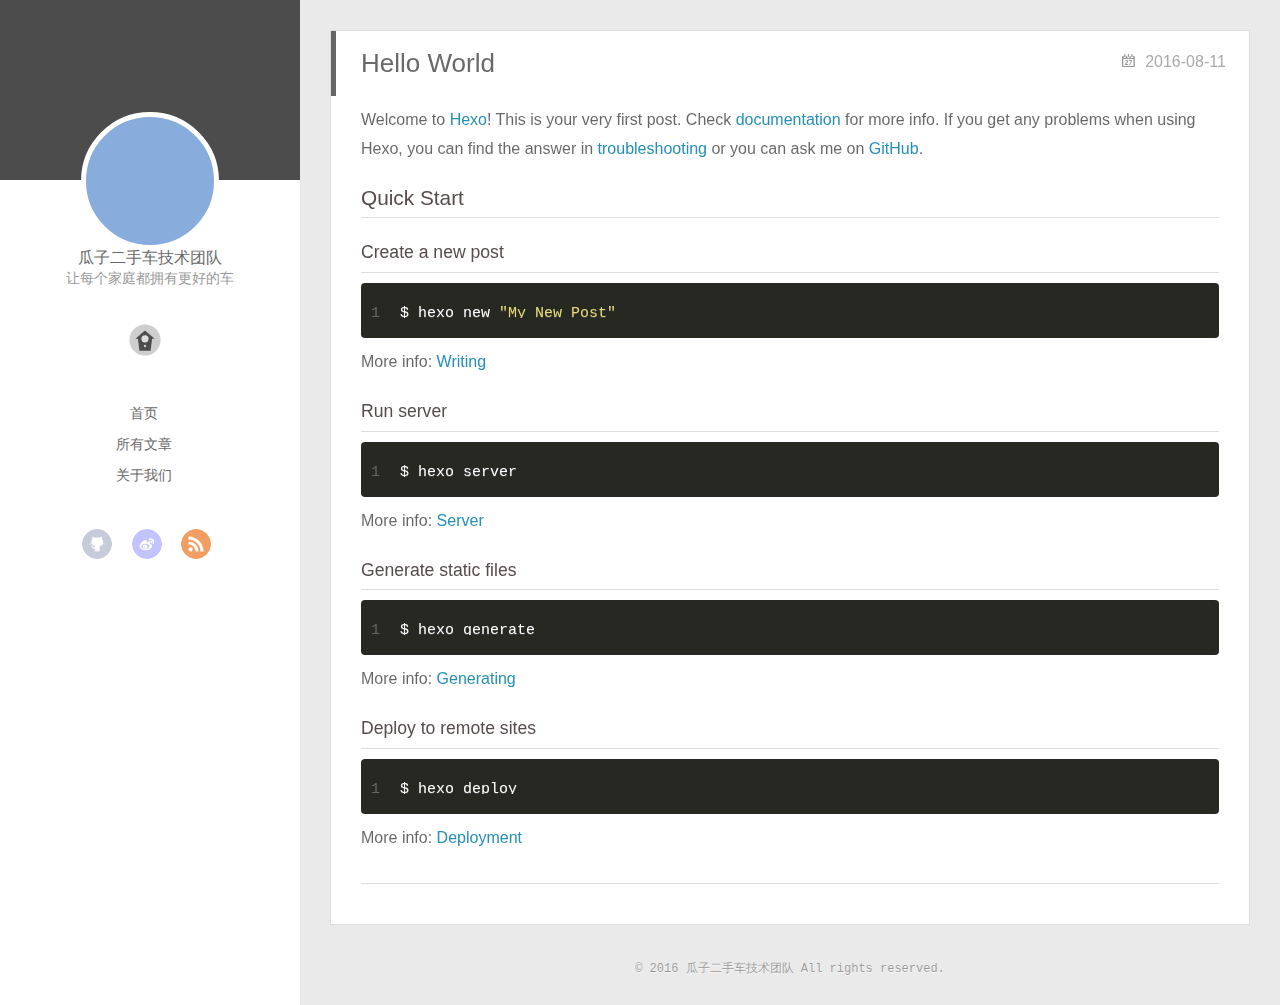
==== commit 91f34f62: "Site updated: 2016-08-19 11:55:40" ====
--- a/index.html
+++ b/index.html
@@ -14,7 +14,7 @@
 <meta name="twitter:title" content="瓜子二手车技术博客">
   
   
-    <link rel="icon" href="//favicon.png">
+    <link rel="icon" href="/img/favicon.png">
   
   <link rel="stylesheet" href="/css/style.css">
 </head>
@@ -27,7 +27,7 @@
 	<header id="header" class="inner">
 		<a href="/" class="profilepic">
 			
-			<img src="img/avatar.png" class="js-avatar" style="width: 100%;height: 100%;opacity: 1;">
+			<img src="/img/avatar.png" class="js-avatar show”>
 			
 		</a>
 
@@ -146,7 +146,7 @@
 		<header id="header" class="inner">
 			<div class="profilepic">
 				
-					<img src="img/avatar.png" class="js-avatar" style="width: 100%;height: 100%;opacity: 1;">
+					<img lazy-src="null/img/avatar.png" class="js-avatar">
 				
 			</div>
 			<hgroup>
@@ -266,7 +266,7 @@
 	var yiliaConfig = {
 		fancybox: true,
 		mathjax: true,
-		animate: false,
+		animate: true,
 		isHome: true,
 		isPost: false,
 		isArchive: false,
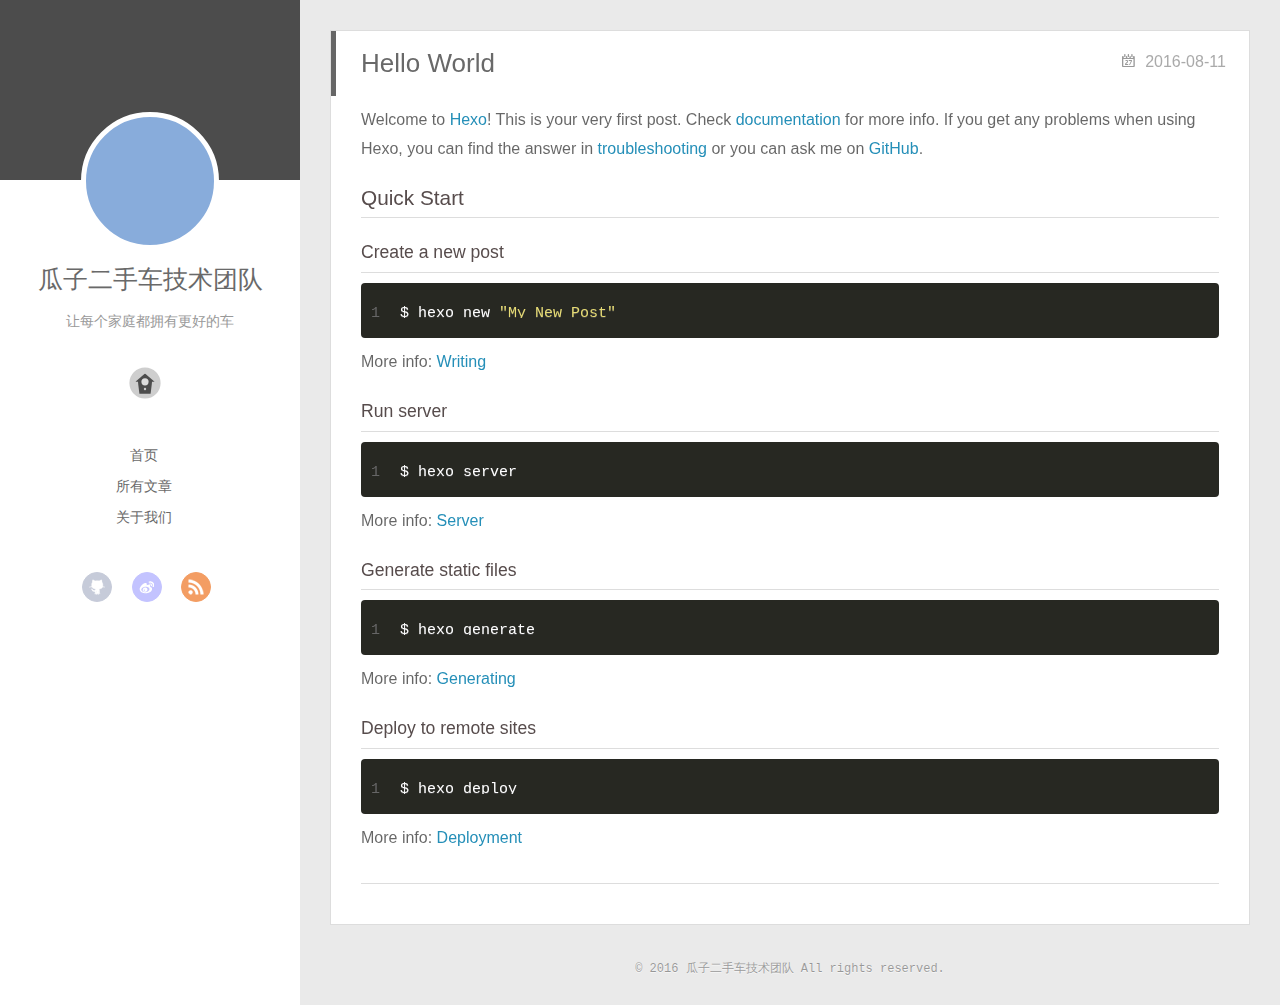
==== commit cb788bca: "Site updated: 2016-08-19 12:03:34" ====
--- a/index.html
+++ b/index.html
@@ -27,7 +27,7 @@
 	<header id="header" class="inner">
 		<a href="/" class="profilepic">
 			
-			<img src="/img/avatar.png" class="js-avatar show”>
+			<img src="/img/avatar.png" class="js-avatar show” style="width: 100%;height: 100%;opacity: 1;">
 			
 		</a>
 
@@ -146,7 +146,7 @@
 		<header id="header" class="inner">
 			<div class="profilepic">
 				
-					<img lazy-src="null/img/avatar.png" class="js-avatar">
+					<img src="/img/avatar.png" class="js-avatar" style="width: 100%;height: 100%;opacity: 1;">
 				
 			</div>
 			<hgroup>
@@ -266,7 +266,7 @@
 	var yiliaConfig = {
 		fancybox: true,
 		mathjax: true,
-		animate: true,
+		animate: false,
 		isHome: true,
 		isPost: false,
 		isArchive: false,
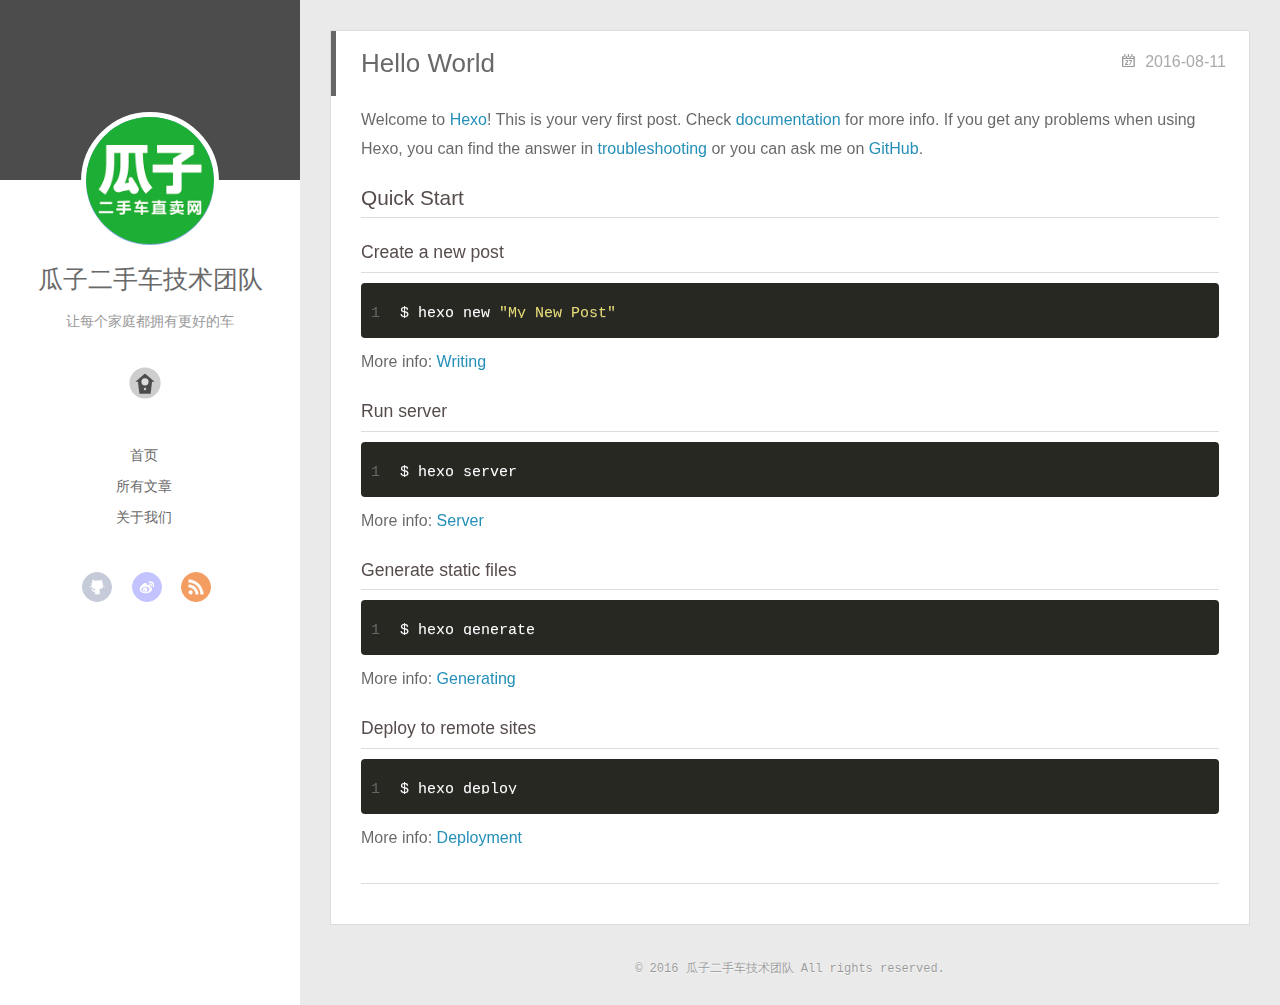
==== commit 8cb2a5b4: "Site updated: 2016-08-19 12:18:32" ====
--- a/index.html
+++ b/index.html
@@ -27,7 +27,7 @@
 	<header id="header" class="inner">
 		<a href="/" class="profilepic">
 			
-			<img src="/img/avatar.png" class="js-avatar show” style="width: 100%;height: 100%;opacity: 1;">
+			<img src="/img/avatar.png" class="js-avatar" style="width: 100%;height: 100%;opacity: 1;">
 			
 		</a>
 
